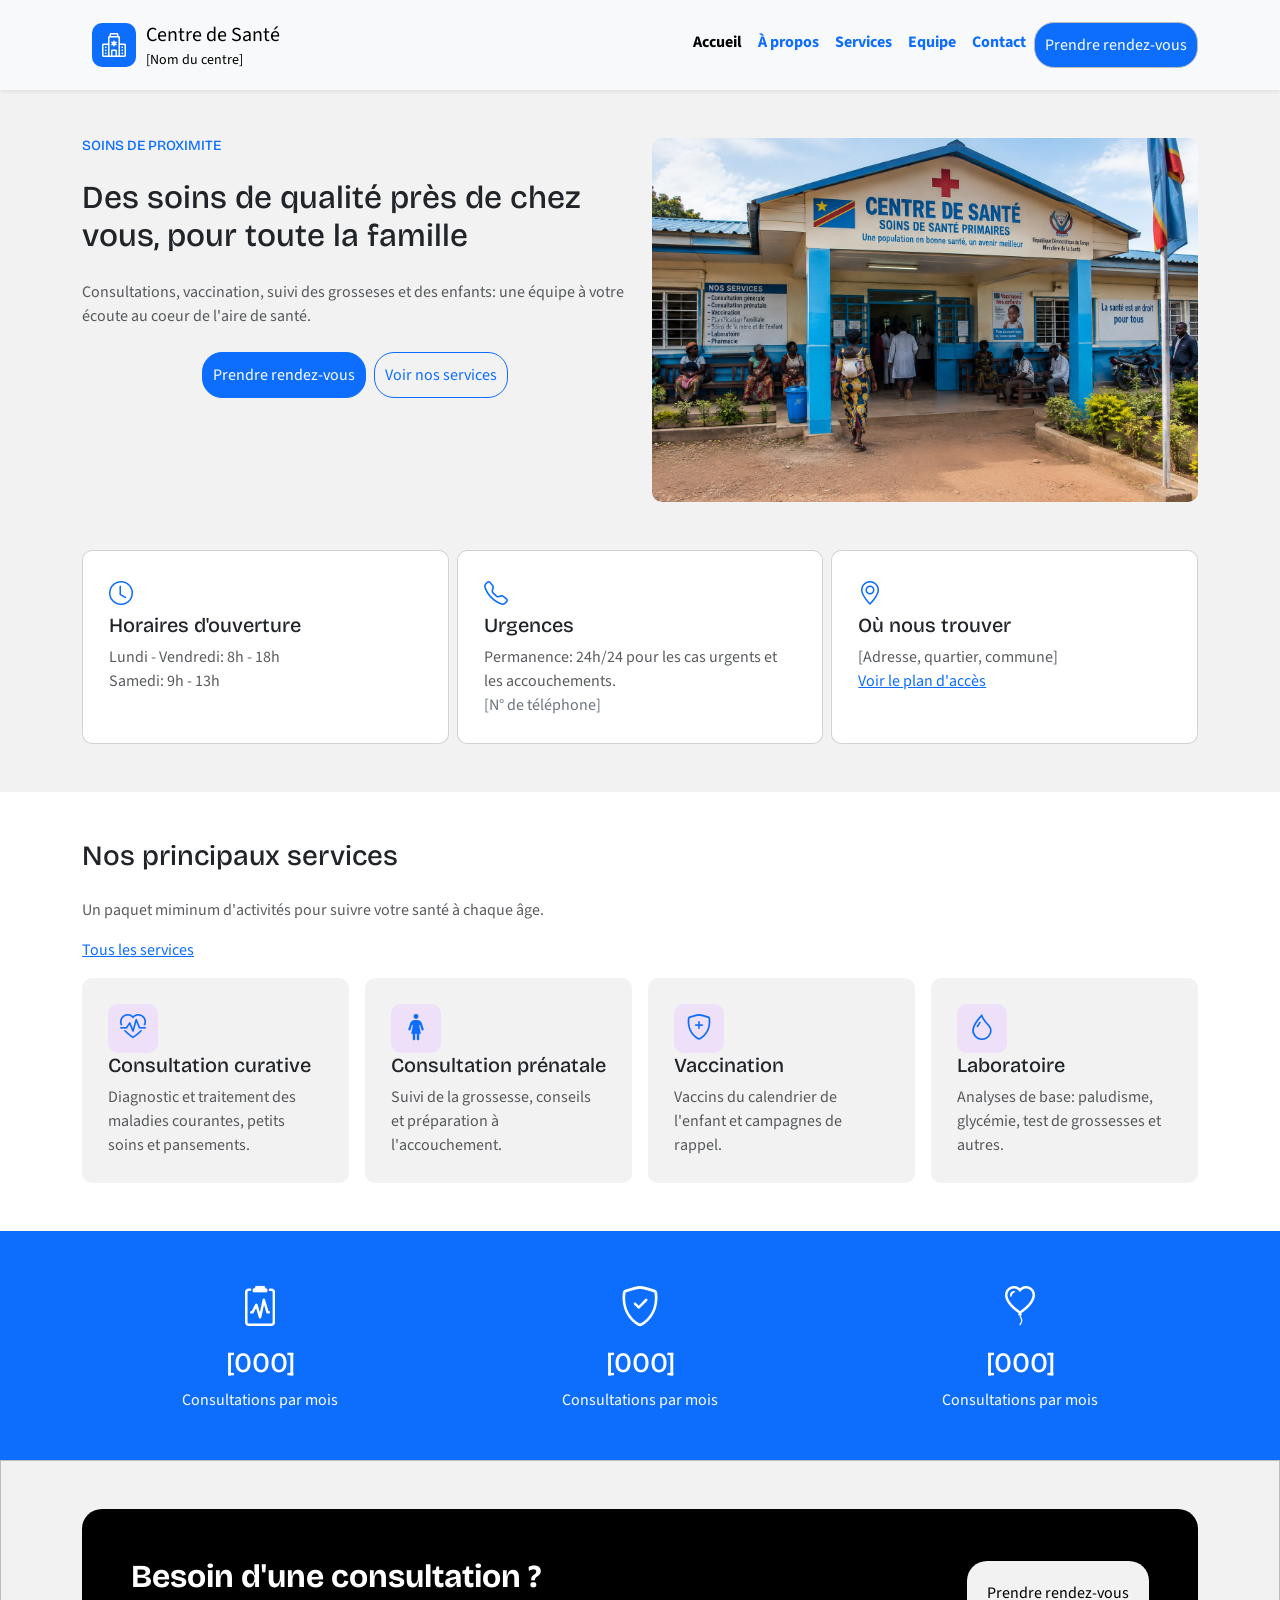
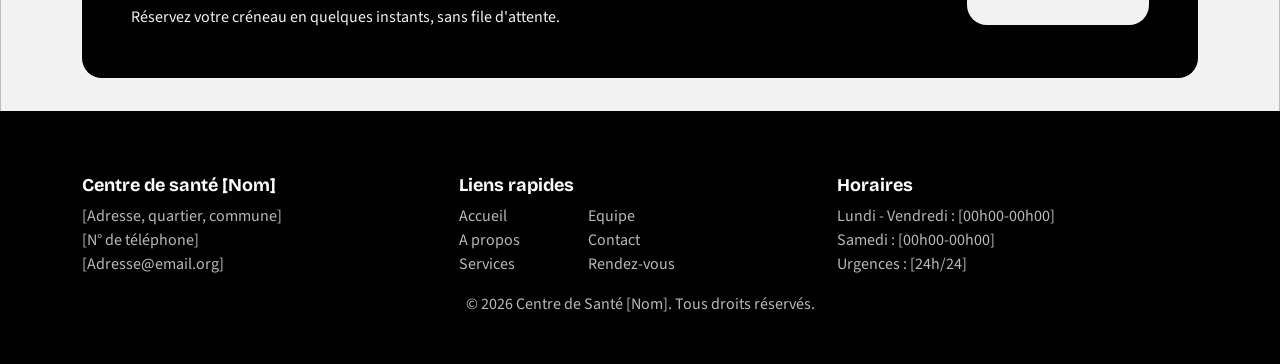
==== index.html @ 28a9e213 "Add files via upload" ====
<!DOCTYPE html>
<html lang="en">
  <head>
    <meta charset="utf-8">
    <meta name="viewport" content="width=device-width, initial-scale=1">
    <title>Centre de Santé</title>
    <link href="https://cdn.jsdelivr.net/npm/bootstrap@5.3.8/dist/css/bootstrap.min.css" rel="stylesheet" integrity="sha384-sRIl4kxILFvY47J16cr9ZwB07vP4J8+LH7qKQnuqkuIAvNWLzeN8tE5YBujZqJLB" crossorigin="anonymous">
    <link rel="stylesheet" href="https://cdn.jsdelivr.net/npm/bootstrap-icons@1.13.1/font/bootstrap-icons.min.css">
      <link href="https://fonts.googleapis.com/css2?family=Bricolage+Grotesque:wght@600;700&family=Source+Sans+3:wght@400;600&display=swap" rel="stylesheet">
    <link rel="stylesheet" href="style.css">
</head>
  <body>
    <header>
            <nav class="navbar navbar-expand-lg bg-light shadow-sm">
                <div class="container">
                    <a class="navbar-brand" href="#">
                        <i class="bi bi-hospital"></i>
                        <div>
                              Centre de Santé
                            <p>[Nom du centre]</p>
                        </div>
                    </a>

                    <button class="navbar-toggler" data-bs-toggle="collapse" data-bs-target="#menu" type="button">
                        <span class="navbar-toggler-icon"></span>
                    </button>
                   
                    <div class="collapse navbar-collapse" id="menu">
                        <ul class="navbar-nav ms-auto">
                            <li class="nav-item">
                                <a class="nav-link active" href="#">Accueil</a>
                            </li>
                            <li class="nav-item">
                                <a class="nav-link" href="apropos.html">À propos</a>
                            </li>
                             <li class="nav-item">
                                <a class="nav-link" href="service.html">Services</a>
                            </li>
                             <li class="nav-item">
                                <a class="nav-link" href="equipe.html">Equipe</a>
                            </li>
                            <li class="nav-item">
                                <a class="nav-link" href="contact.html">Contact</a>
                            </li>
                            <a class="rendez-vous" href="rendez-vous.html">Prendre rendez-vous</a>
                        </ul>
                    </div>
                     
                </div>
            </nav>
    </header>

    <main>
        <section class="accueil">
            <div class="container">
                <div class="row">
                      <div class="col-12 col-md-6 col-lg-6 hero pt-5">
                        <h1 class="mb-4">SOINS DE PROXIMITE</h1>
                        <h2 class="mb-4" >Des soins de qualité près de chez vous, pour toute la famille</h2>
                        <p class="text-muted mb-4">
                            Consultations, vaccination, suivi des grosseses et des enfants: une équipe
                            à votre écoute au coeur de l'aire de santé.
                        </p>
                        <div class="d-flex gap-2 justify-content-center" style="flex-wrap: wrap;">
                             <a href="rendez-vous.html" class="btn btn-primary">Prendre rendez-vous</a>
                        <a href="service.html" class="btn btn-outline-primary">Voir nos services</a>
                        </div>
                       
                    </div>
                        <div class="col-12 col-md-6 col-lg-6 pt-5 container-img">
                            <img src="hero.png" alt="">
                        </div>
                </div>
                <div class="row py-5 g-2">
                    <div class="col-12 col-md-4">
                          <div class="card">
                            <div class="card-body">
                                <i class="bi bi-clock"></i>
                                <h5>Horaires d'ouverture</h5>
                                <p class="text-muted">Lundi - Vendredi: 8h - 18h</p>
                                <p class="text-muted">Samedi: 9h - 13h</p>
                            </div>
                        </div>
                    </div>
                    <div class="col-12 col-md-4">
                           <div class="card">
                                <div class="card-body">
                                    <i class="bi bi-telephone"></i>
                                    <h5>Urgences</h5>
                                    <p class="text-muted">Permanence: 24h/24 pour les cas urgents
                                        et les accouchements.
                                    </p>
                                    <p class="text-secondary">[N° de téléphone]</p>
                                </div>
                            </div>
                    </div>
                    <div class="col-12 col-md-4">
                         <div class="card">
                            <div class="card-body">
                                <i class="bi bi-geo-alt"></i>
                                <h5>Où nous trouver</h5>
                                <p class="text-muted">[Adresse, quartier, commune]</p>
                                <a href="contact.html">Voir le plan d'accès</a>
                            </div>
                        </div>
                    </div>
                </div>
            </div>
        </section>

        <section class="service">
            <div class="container">
                <div class="row py-5 g-3">
                    <h3>Nos principaux services</h3>
                    <p class="text-muted">Un paquet miminum d'activités pour suivre votre santé à chaque âge.</p>
                    <a href="service.html">Tous les services</a>

                    <div class="col-12 col-md-6 col-lg-3">
                        <div class="card border-0">
                            <div class="card-body">
                                <div class="value-icon">
                                    <i class="bi bi-heart-pulse"></i>
                                </div>
                                
                                <h5>Consultation curative</h5>
                                <p class="text-muted">
                                    Diagnostic et traitement des maladies
                                    courantes, petits soins et pansements.
                                </p>
                            </div>
                        </div>
                    </div>

                    
                    <div class="col-12 col-md-6 col-lg-3">
                        <div class="card border-0">
                            <div class="card-body">
                                   <div class="value-icon">
                                    <i class="bi bi-person-standing-dress"></i>
                                </div>
                                <h5>Consultation prénatale</h5>
                                <p class="text-muted">
                                    Suivi de la grossesse, conseils et
                                    préparation à l'accouchement.
                                </p>
                            </div>
                        </div>
                    </div>

                    
                    <div class="col-12 col-md-6 col-lg-3">
                        <div class="card border-0">
                            <div class="card-body">
                                  <div class="value-icon">
                                    <i class="bi bi-shield-plus"></i>
                                </div>
                                <h5>Vaccination</h5>
                                <p class="text-muted">
                                   Vaccins du calendrier de l'enfant et
                                   campagnes de rappel.
                                </p>
                            </div>
                        </div>
                    </div>

                    
                    <div class="col-12 col-md-6 col-lg-3">
                        <div class="card border-0">
                            <div class="card-body">
                                  <div class="value-icon">
                                    <i class="bi bi-droplet"></i>
                                </div>
                                <h5>Laboratoire</h5>
                                <p class="text-muted">
                                    Analyses de base: paludisme, glycémie,
                                    test de grossesses et autres.
                                </p>
                            </div>
                        </div>
                    </div>

                </div>
            </div>
        </section>

        <section class="effectif">
            <div class="container">
                 <div class="row py-5">
                    <div class="col-12 col-md-4 col-lg-4 text-center">
                          <div class="text-white  mb-2">
                                    <i class="bi bi-clipboard2-pulse fs-1"></i>
                                </div>
                        <h3>[000]</h3>
                        <p>Consultations par mois</p>
                    </div>
                     <div class="col-12 col-md-4 col-lg-4 text-center">
                        <div class="text-white mb-2">
                                    <i class="bi bi-shield-check fs-1"></i>
                                </div>
                        <h3>[000]</h3>
                        <p>Consultations par mois</p>
                    </div>
                     <div class="col-12 col-md-4 col-lg-4 text-center">
                        <div class="text-white mb-2">
                                    <i class="bi bi-balloon-heart fs-1"></i>
                                </div>
                        <h3>[000]</h3>
                        <p>Consultations par mois</p>
                    </div>
                </div>
            </div>
           
        </section>
        <section class="rendez-vous">
            <div class="container">
                <div class="row py-5">
                        <div class="col-12">
                            <div class="card p-5 carte-rdv">
                                <div>
                                    <h3>Besoin d'une consultation ?</h3>
                                    <p>
                                        Réservez votre créneau en quelques instants, sans file
                                        d'attente.
                                    </p>
                                </div>
                                 <a href="rendez-vous.html">Prendre rendez-vous</a>
                            </div>
                        </div>
                    </div>
                </div>
        </section>
    </main>

    <footer>
        <div class="container">
            <div class="row py-5 g-3">
                <div class="col-12 col-md-4 col-lg-4">
                    <h3>Centre de santé [Nom]</h3>
                    <p>[Adresse, quartier, commune]</p>
                    <p>[N° de téléphone]</p>
                    <p>[Adresse@email.org]</p>
                </div>
                  <div class="col-12 col-md-4 col-lg-4">
                     <h3>Liens rapides</h3>
                     <div class="row">
                        <div class="col-12 col-md-4 col-lg-4">
                            <a href="index.html">Accueil</a>
                            <a href="apropos.html">A propos</a>
                            <a href="service.html">Services</a>
                        </div>
                        <div class="col-12 col-md-4 col-lg-4">
                            <a href="equipe.html">Equipe</a>
                            <a href="contact.html">Contact</a>
                            <a href="rendez-vous.html">Rendez-vous</a>
                        </div>
                    </div>
                </div>
                  <div class="col-12 col-md-4 col-lg-4">
                    <h3>Horaires</h3>
                    <p>Lundi - Vendredi : [00h00-00h00]</p>
                    <p>Samedi : [00h00-00h00]</p>
                    <p>Urgences : [24h/24]</p>
                </div>
                <p class="text-center">&copy; 2026 Centre de Santé [Nom]. Tous droits réservés.</p>
            </div>
        </div>
    </footer>


    <script src="https://cdn.jsdelivr.net/npm/bootstrap@5.3.8/dist/js/bootstrap.bundle.min.js" integrity="sha384-FKyoEForCGlyvwx9Hj09JcYn3nv7wiPVlz7YYwJrWVcXK/BmnVDxM+D2scQbITxI" crossorigin="anonymous"></script>
  </body>
</html>
---- style.css ----
*{
    margin:0;
    padding:0;
}

body{
    font-family: 'Source Sans 3', sans-serif;
}

h1, h2, h3, h4, h5 {
    font-family: 'Bricolage Grotesque', sans-serif;
}

nav a {
    color: #0d6efd;
    display: flex;
    align-items: center;
}

.nav-link {
    color: #0d6efd;
    font-weight: bold;
    transition: all 0.2s ease;
}

.nav-link:hover {
    color: #0d6efd;
    font-weight: bold;
    transform:scale(1.05);
}

nav i {
    display: flex;
    align-items: center;
    background-color: #0d6efd;
    padding: 10px;
    font-size: 24px;
    margin: 10px;
    border-radius: 10px;
    color: white;
}


nav p {
    margin-bottom: 0;
    font-size: 14px;
}

nav .rendez-vous {
    justify-content: center;
    text-decoration: none;
    color: white;
    padding: 10px;
    border-radius: 20px;
    background-color: #0d6efd;
}

.rendez-vous:active{
    justify-content: center;
    text-decoration: none;
    color: white;
    padding: 10px;
    border-radius: 20px;
    background-color: black;
}

.accueil {
    background-color: #f2f2f2;
}

p {
    margin-bottom: 0;
}

h1 {
    color: #0d6efd;
    font-size: 14px;
}



.accueil .card {
    border-radius: 10px;
    padding:10px;
    height: 100%;
}


.accueil .card i {
    color: #0d6efd;
    font-size: 24px;
}

.container-img img {
    width: 100%;
    object-fit: cover;
    object-position: center;
    border-radius: 10px;
    cursor: pointer;
}

.hero a {
    border-radius: 20px;
    padding: 10px;
}


.service .card {
    background-color: #f2f2f2;
}

.value-icon {
    background-color:#e5c9ff70;
    padding: 5px;
    border-radius: 10px;
    display: flex;
    justify-content: center;
    width: 50px;
}

.value-icon i {
    font-size: 26px;
    font-weight: bold;
    color: #0d6efd;
}

.effectif {
    background-color: #0d6efd;
    color: white;
}

.carte-rdv {
    display: flex;
    flex-direction: row;
    flex-wrap: wrap;
    justify-content: space-between;
    align-items: center;
    background-color: black;
    border-radius: 20px;
}

.carte-rdv a {
    text-decoration: none;
    padding: 20px;
    background-color: #f2f2f2;
    border-radius: 20px;
    color: black;
}

.carte-rdv h3 {
    color: white;
    font-size: 32px;
    font-weight: bold;
}

/*------A PROPOS--------*/

.apropos {
    background-color: #f2f2f2;
}
.mission .card {
    height: 100%;
    background-color: #f2f2f2;
    border: none;
}

/*----- SERVICE-------*/

.service .card {
    border-radius: 10px;
    padding:10px;
    height: 100%;
}


/*------TARIF--------*/

table {
    justify-content: center;
    width: 100%;
}

table tr {
    border-bottom: 1px solid #bdbdbd;
}
table td {
    padding : 10px 0 10px 0;
}
table td:last-child {
    text-align: right;
}

.rendez-vous {
    border: 1px solid #bdbdbd;
    background-color: #f2f2f2;
}

.carte-rdv p {
    color:#f2f2f2;
}

/*----- CONTACT -------*/

.contact {
    background-color: #f2f2f2;
}

.contact .card {
    height: 100%;
}

.urgence {
    border: 1px solid #ad0000;
    background-color: #ffd6d64d;
}

.urgence h5  {
   color: #ad0000;

}

 .bi-exclamation-triangle  {
   color: #ad0000;

}

.contact .carte i {
    color:#0d6efd;
    font-weight: bold;
    font-size: 24px;
}
.social {
    display: flex;
    gap: 20px;
    font-size: 32px;
}
footer {
    background-color: black;
}

footer h3 {
    color: white;
    font-weight: bold;
    font-size: 18px;
}

footer p {
    color: #b9b9b9;
}

footer a {
    display: flex;
    text-decoration: none;
    color: #b9b9b9;
}

/*-----EQUITE-------*/

.equipe .card {
    height: 100%;
    cursor: pointer;
}
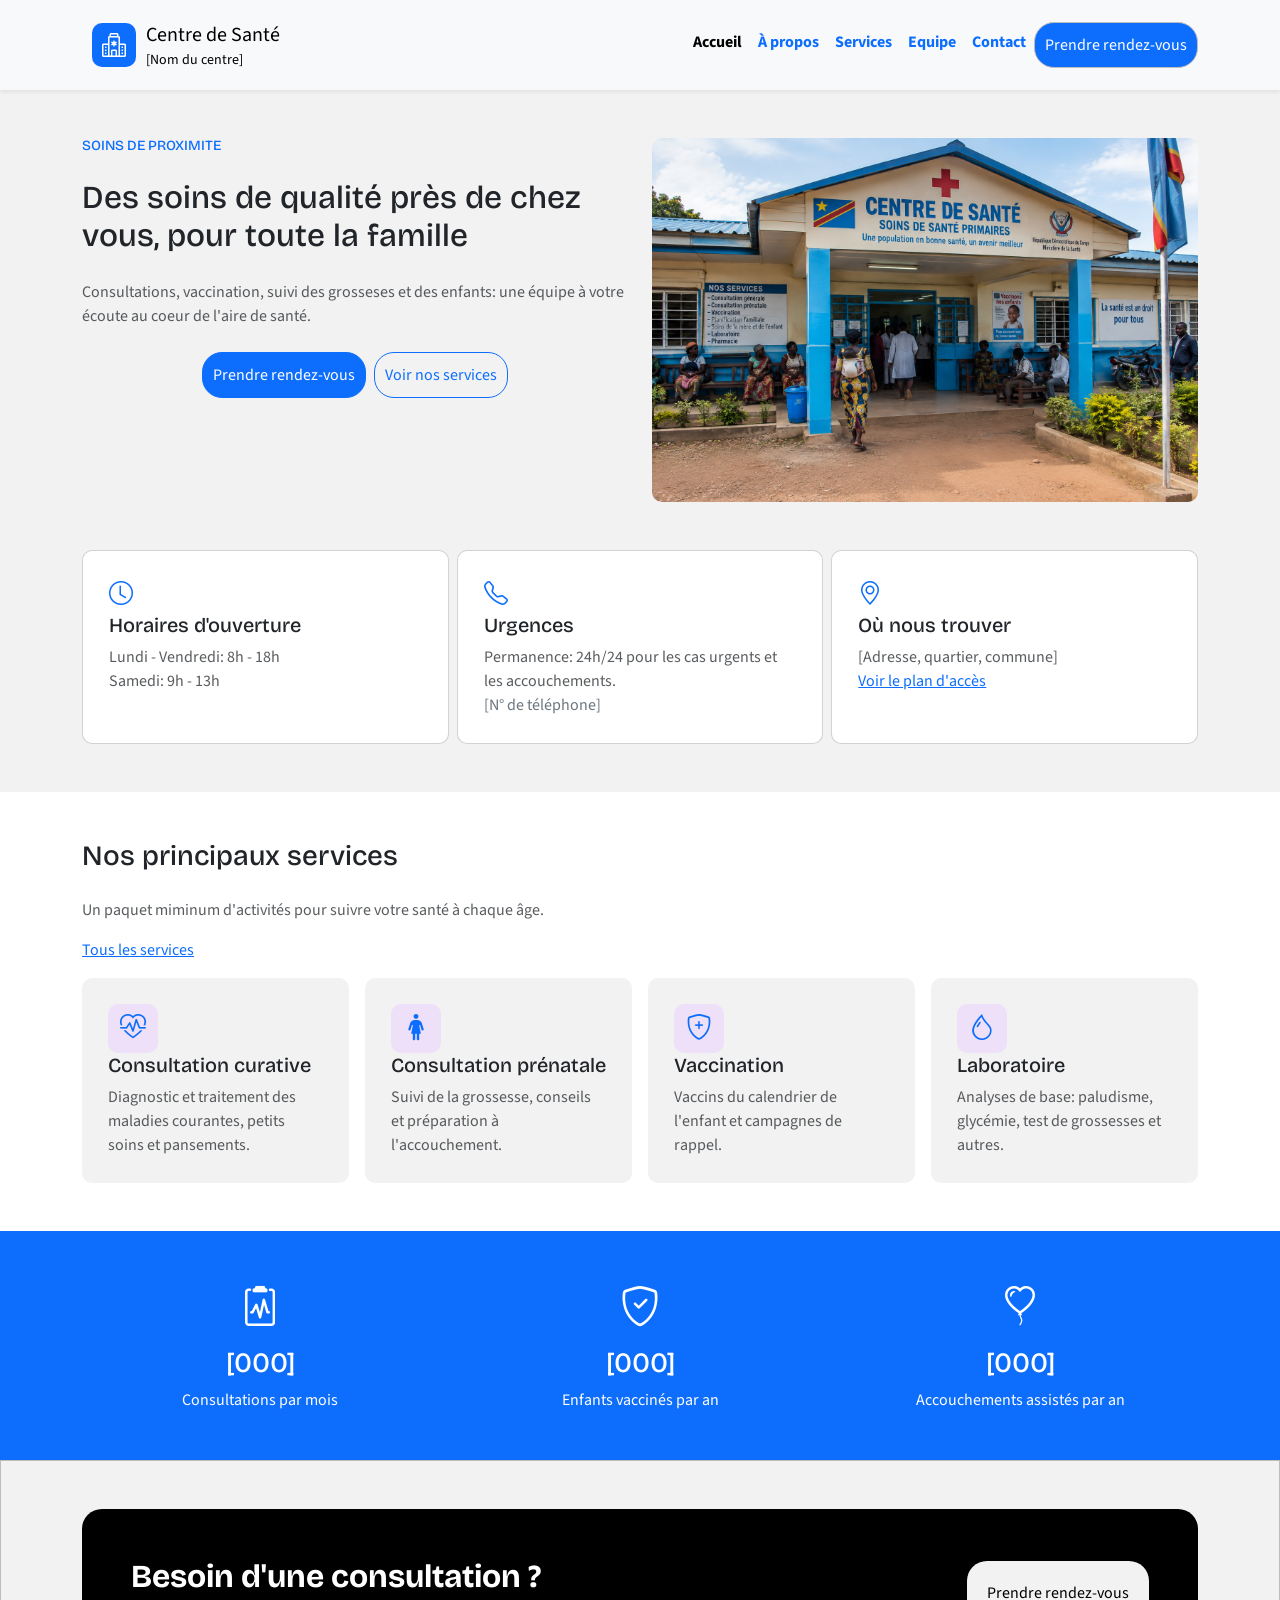
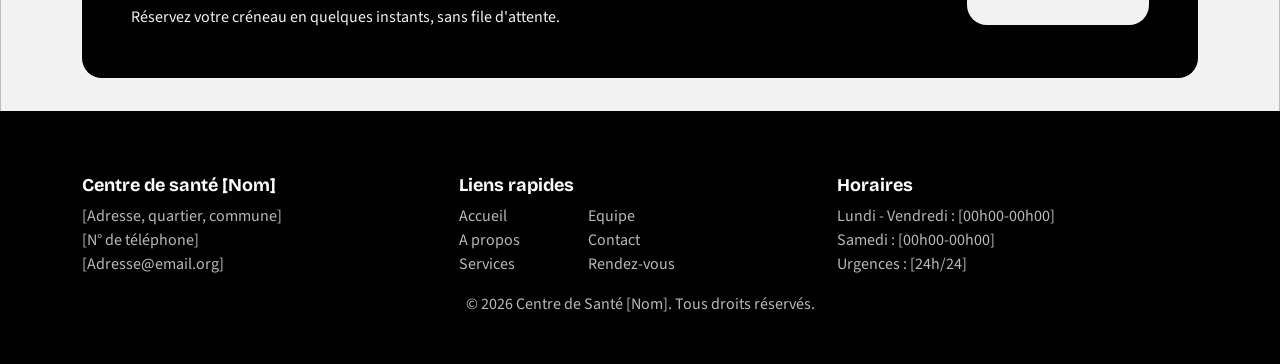
==== commit 07b9ac83: "Update index.html" ====
--- a/index.html
+++ b/index.html
@@ -21,7 +21,7 @@
                         </div>
                     </a>
 
-                    <button class="navbar-toggler" data-bs-toggle="collapse" data-bs-target="#menu" type="button">
+                    <button class="navbar-toggler border-0" data-bs-toggle="collapse" data-bs-target="#menu" type="button">
                         <span class="navbar-toggler-icon"></span>
                     </button>
                    
@@ -198,14 +198,14 @@
                                     <i class="bi bi-shield-check fs-1"></i>
                                 </div>
                         <h3>[000]</h3>
-                        <p>Consultations par mois</p>
+                        <p>Enfants vaccinés par an</p>
                     </div>
                      <div class="col-12 col-md-4 col-lg-4 text-center">
                         <div class="text-white mb-2">
                                     <i class="bi bi-balloon-heart fs-1"></i>
                                 </div>
                         <h3>[000]</h3>
-                        <p>Consultations par mois</p>
+                        <p>Accouchements assistés par an</p>
                     </div>
                 </div>
             </div>
@@ -269,4 +269,4 @@
 
     <script src="https://cdn.jsdelivr.net/npm/bootstrap@5.3.8/dist/js/bootstrap.bundle.min.js" integrity="sha384-FKyoEForCGlyvwx9Hj09JcYn3nv7wiPVlz7YYwJrWVcXK/BmnVDxM+D2scQbITxI" crossorigin="anonymous"></script>
   </body>
-</html>+</html>
--- a/style.css
+++ b/style.css
@@ -55,14 +55,6 @@
     background-color: #0d6efd;
 }
 
-.rendez-vous:active{
-    justify-content: center;
-    text-decoration: none;
-    color: white;
-    padding: 10px;
-    border-radius: 20px;
-    background-color: black;
-}
 
 .accueil {
     background-color: #f2f2f2;
